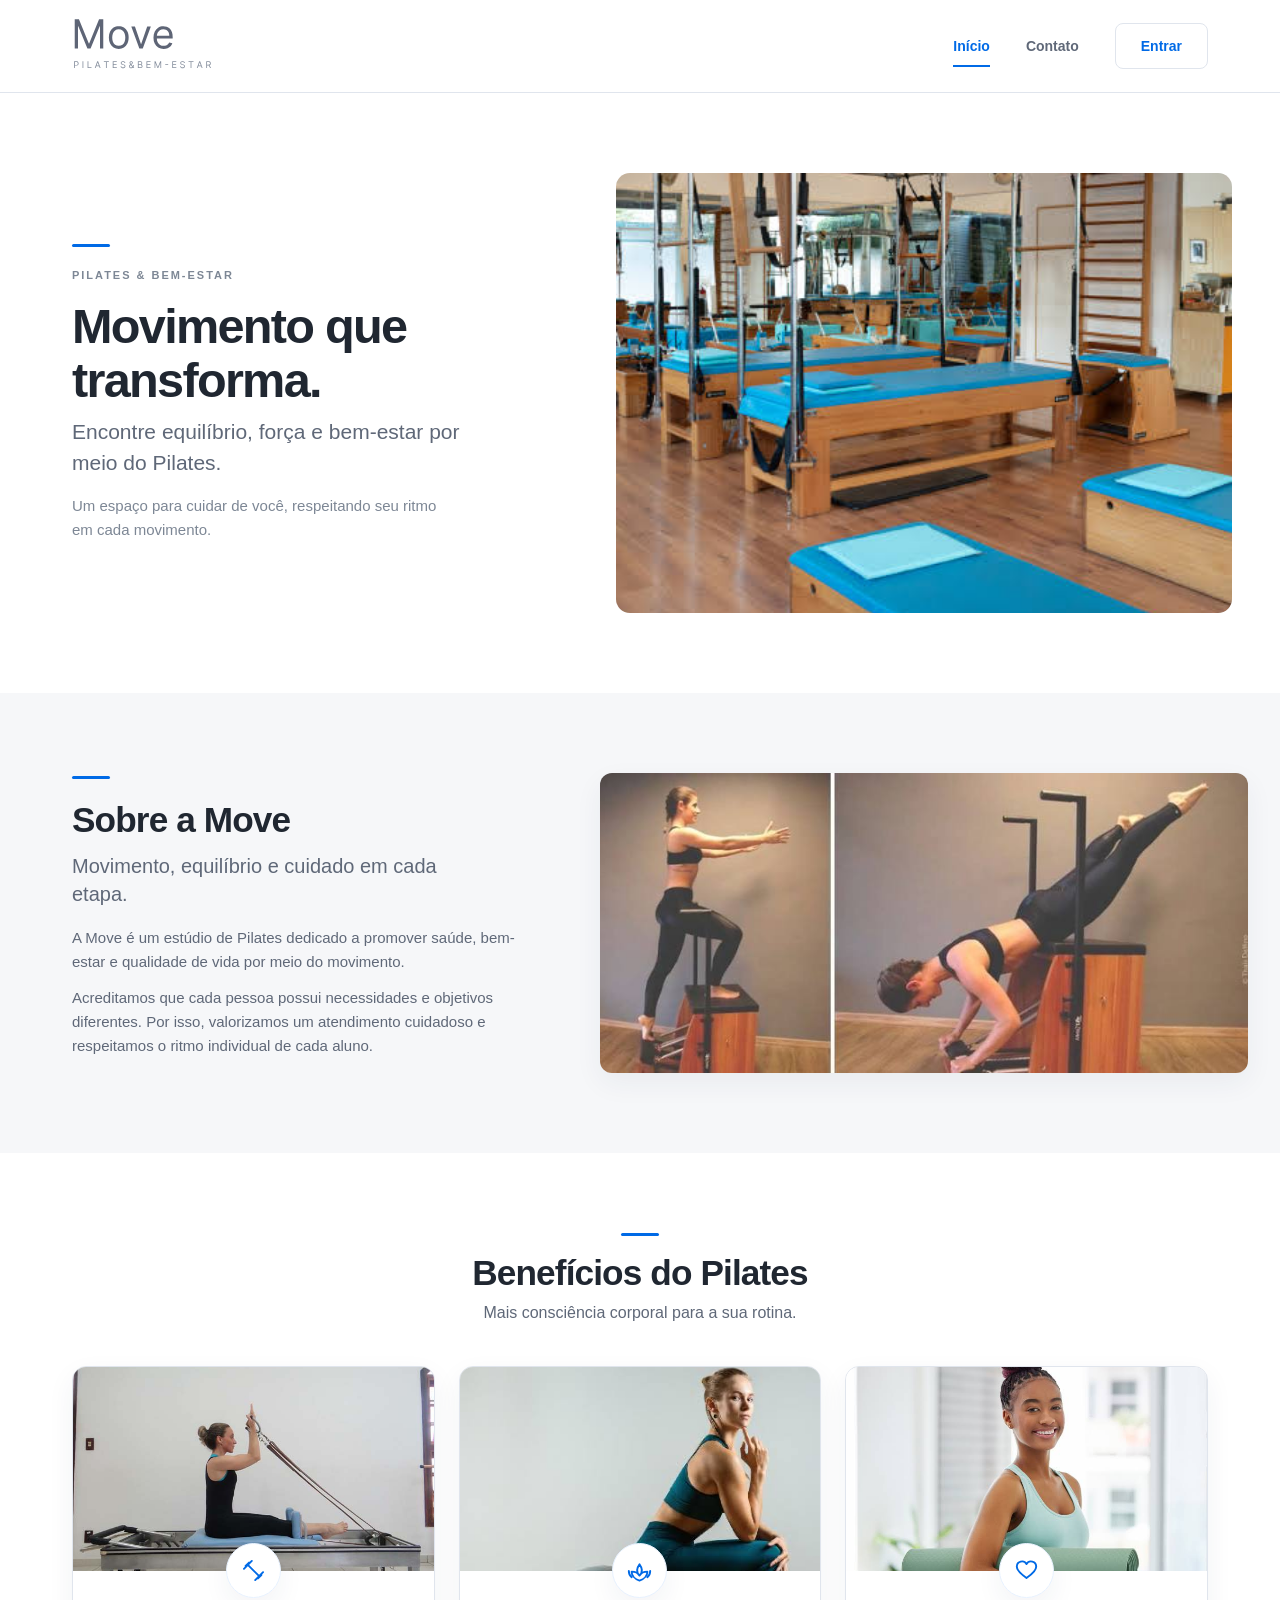
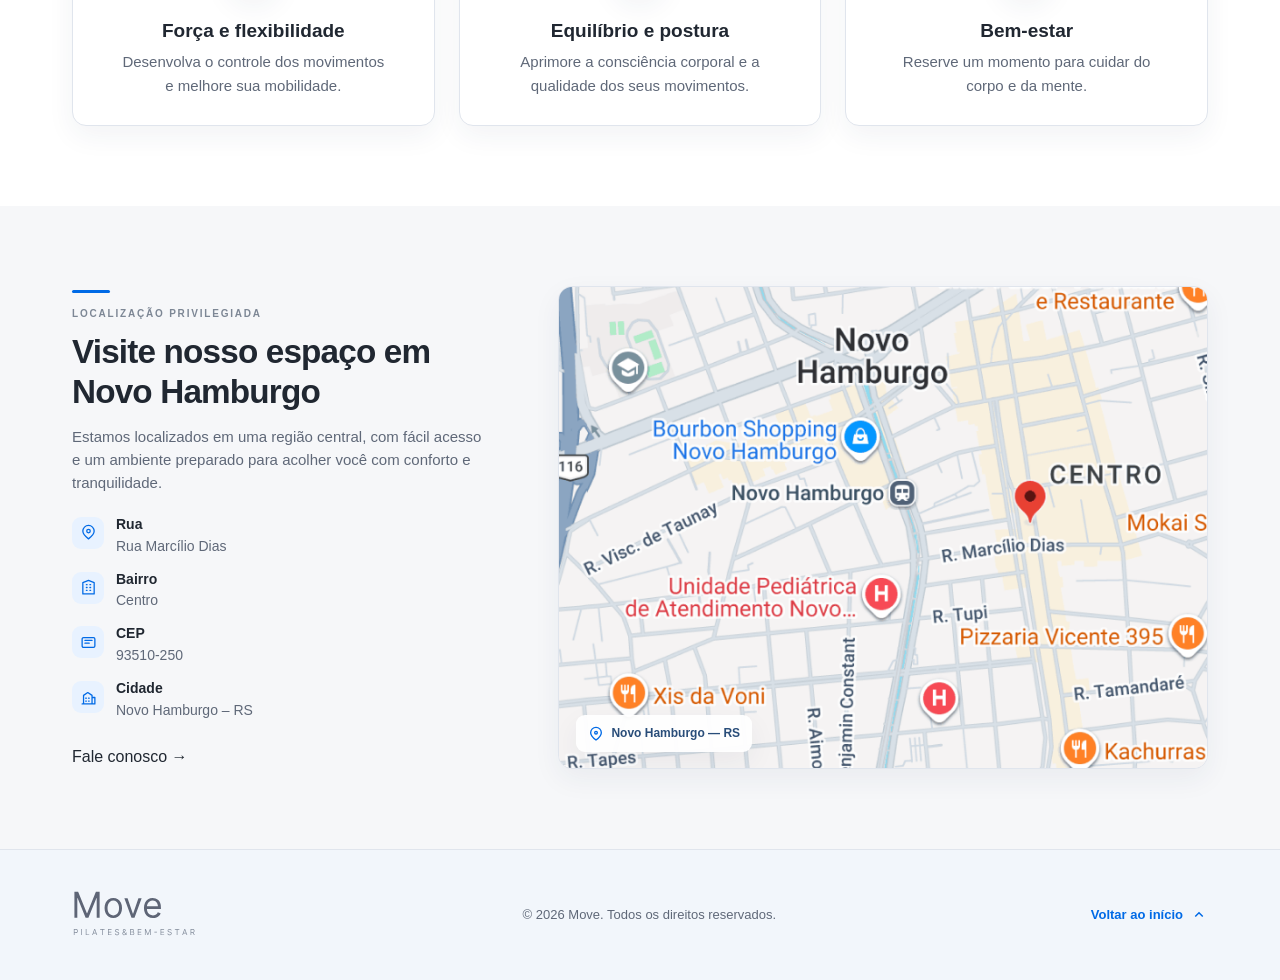
==== index.html @ 9114c9f4 "adiciona estrutura da página pública com estilo" ====
<!doctype html>
<html lang="pt-BR">
  <head>
    <meta charset="UTF-8" />
    <meta name="viewport" content="width=device-width, initial-scale=1.0" />
    <meta
      name="description"
      content="Move – Pilates & Bem-estar. Movimento, equilíbrio e cuidado em cada etapa. Conheça nosso estúdio e benefícios do Pilates em Novo Hamburgo."
    />
    <title>Move | Pilates & Bem-estar</title>
    <link rel="icon" href="assets/imagens/logo-move.svg" type="image/svg+xml" />
    <link rel="stylesheet" href="assets/vendor/bootstrap.min.css" />
    <link rel="stylesheet" href="assets/css/styles.css" />
    <link rel="stylesheet" href="assets/css/page-publica.css" />
    <script defer src="assets/vendor/bootstrap.bundle.min.js"></script>
    <script defer src="script.js"></script>
  </head>
  <body id="inicio" data-page="home">
    <a class="skip-link" href="#conteudo">Conteúdo</a>
    <header class="site-header">
      <div
        class="container header-inner d-flex align-items-center justify-content-between"
      >
        <a
          class="brand"
          href="#inicio"
          aria-label="Move Pilates & Bem-estar — Início"
        >
          <img
            src="assets/imagens/logo-move.svg"
            alt="Move Pilates & Bem-estar"
            width="166"
            height="66"
          />
        </a>
        <button
          class="menu-toggle"
          type="button"
          aria-expanded="false"
          aria-controls="menu-principal"
          aria-label="Abrir menu"
        >
          <svg viewBox="0 0 24 24" aria-hidden="true">
            <path d="M4 7h16M4 12h16M4 17h16" />
          </svg>
        </button>
        <nav class="main-nav" id="menu-principal" aria-label="Menu principal">
          <a class="nav-item active" href="#inicio" aria-current="page"
            >Início</a
          >
          <a class="nav-item" href="contato.html">Contato</a>
          <a class="nav-item nav-login" href="login.html">Entrar</a>
        </nav>
      </div>
    </header>

    <main id="conteudo">
      <section class="hero section" aria-labelledby="titulo-principal">
        <div class="container hero-layout">
          <div class="hero-content">
            <span class="blue-line" aria-hidden="true"></span>
            <p class="eyebrow">Pilates &amp; Bem-estar</p>
            <h1 id="titulo-principal">Movimento que transforma.</h1>
            <p class="hero-lead">
              Encontre equilíbrio, força e bem-estar por meio do Pilates.
            </p>
            <p class="hero-description">
              Um espaço para cuidar de você, respeitando seu ritmo em cada
              movimento.
            </p>
          </div>
          <div class="hero-media">
            <img
              src="assets/imagens/studio.jpg"
              alt="Estúdio de Pilates Move com equipamentos e espaço preparado para as aulas"
              fetchpriority="high"
            />
          </div>
        </div>
      </section>

      <section class="about section" aria-labelledby="titulo-sobre">
        <div class="container about-layout">
          <div class="about-content">
            <span class="blue-line" aria-hidden="true"></span>
            <h2 id="titulo-sobre">Sobre a Move</h2>
            <p class="section-lead">
              Movimento, equilíbrio e cuidado em cada etapa.
            </p>
            <p>
              A Move é um estúdio de Pilates dedicado a promover saúde,
              bem-estar e qualidade de vida por meio do movimento.
            </p>
            <p>
              Acreditamos que cada pessoa possui necessidades e objetivos
              diferentes. Por isso, valorizamos um atendimento cuidadoso e
              respeitamos o ritmo individual de cada aluno.
            </p>
          </div>
          <div class="about-media">
            <img
              src="assets/imagens/about.jpg"
              alt="Praticantes realizando exercícios de Pilates em aparelhos"
              loading="lazy"
            />
          </div>
        </div>
      </section>

      <section class="benefits section" aria-labelledby="titulo-beneficios">
        <div class="container">
          <div class="section-heading text-center">
            <span class="blue-line" aria-hidden="true"></span>
            <h2 id="titulo-beneficios">Benefícios do Pilates</h2>
            <p>Mais consciência corporal para a sua rotina.</p>
          </div>
          <div class="benefits-grid">
            <article class="benefit-card">
              <img
                src="assets/imagens/strength.jpg"
                alt="Exercício de Pilates para força e flexibilidade"
                loading="lazy"
              />
              <div class="benefit-info">
                <div class="icon-circle" aria-hidden="true">
                  <svg viewBox="0 0 24 24">
                    <path
                      d="m6.5 6.5 11 11M5 8l3-3m8 14 3-3M3.5 10.5l7-7m3 17 7-7"
                    />
                  </svg>
                </div>
                <h3>Força e flexibilidade</h3>
                <p>
                  Desenvolva o controle dos movimentos e melhore sua mobilidade.
                </p>
              </div>
            </article>
            <article class="benefit-card">
              <img
                src="assets/imagens/posture.jpg"
                alt="Praticante realizando atividade de equilíbrio com bola de Pilates"
                loading="lazy"
              />
              <div class="benefit-info">
                <div class="icon-circle" aria-hidden="true">
                  <svg viewBox="0 0 24 24">
                    <path
                      d="M12 21c-4.5-1.5-7-5-7-8 3 0 5.4.8 7 3.5 1.6-2.7 4-3.5 7-3.5 0 3-2.5 6.5-7 8ZM12 16.5c-2.5-2.4-3.5-5.3 0-10 3.5 4.7 2.5 7.6 0 10ZM5 18c-1.8-1.4-2.5-3.5-2.5-5.5M19 18c1.8-1.4 2.5-3.5 2.5-5.5"
                    />
                  </svg>
                </div>
                <h3>Equilíbrio e postura</h3>
                <p>
                  Aprimore a consciência corporal e a qualidade dos seus
                  movimentos.
                </p>
              </div>
            </article>
            <article class="benefit-card">
              <img
                src="assets/imagens/wellbeing.jpg"
                alt="Mulher sorrindo após sua prática de Pilates"
                loading="lazy"
              />
              <div class="benefit-info">
                <div class="icon-circle" aria-hidden="true">
                  <svg viewBox="0 0 24 24">
                    <path
                      d="M20.6 8.6c0 4.1-8.6 10-8.6 10S3.4 12.7 3.4 8.6a4.6 4.6 0 0 1 8.6-2.3 4.6 4.6 0 0 1 8.6 2.3Z"
                    />
                  </svg>
                </div>
                <h3>Bem-estar</h3>
                <p>Reserve um momento para cuidar do corpo e da mente.</p>
              </div>
            </article>
          </div>
        </div>
      </section>

      <section
        class="location section"
        id="localizacao"
        aria-labelledby="titulo-localizacao"
      >
        <div class="container location-layout">
          <div class="location-content">
            <span class="blue-line" aria-hidden="true"></span>
            <p class="eyebrow">Localização privilegiada</p>
            <h2 id="titulo-localizacao">
              Visite nosso espaço em Novo Hamburgo
            </h2>
            <p class="location-lead">
              Estamos localizados em uma região central, com fácil acesso e um
              ambiente preparado para acolher você com conforto e tranquilidade.
            </p>
            <div
              class="address-list"
              aria-label="Informações de localização do estúdio"
            >
              <div class="address-row">
                <span class="address-icon" aria-hidden="true">
                  <svg viewBox="0 0 24 24">
                    <path d="M20 10c0 5-8 11-8 11S4 15 4 10a8 8 0 1 1 16 0Z" />
                    <circle cx="12" cy="10" r="2.5" />
                  </svg>
                </span>
                <div><strong>Rua</strong><span>Rua Marcílio Dias</span></div>
              </div>
              <div class="address-row">
                <span class="address-icon" aria-hidden="true">
                  <svg viewBox="0 0 24 24">
                    <path
                      d="M4 21V5l8-3 8 3v16M4 21h16M9 8h1m4 0h1M9 12h1m4 0h1M9 16h1m4 0h1"
                    />
                  </svg>
                </span>
                <div><strong>Bairro</strong><span>Centro</span></div>
              </div>
              <div class="address-row">
                <span class="address-icon" aria-hidden="true">
                  <svg viewBox="0 0 24 24">
                    <rect x="3" y="5" width="18" height="14" rx="2" />
                    <path d="M7 9h10M7 13h6" />
                  </svg>
                </span>
                <div><strong>CEP</strong><span>93510-250</span></div>
              </div>
              <div class="address-row">
                <span class="address-icon" aria-hidden="true">
                  <svg viewBox="0 0 24 24">
                    <path
                      d="M3 21h18M5 21V9l6-4 6 4v12M17 21V12h4v9M8 13h1m3 0h1m-5 4h1m3 0h1"
                    />
                  </svg>
                </span>
                <div>
                  <strong>Cidade</strong><span>Novo Hamburgo – RS</span>
                </div>
              </div>
            </div>
            <a class="btn-main home-contact-btn" href="contato.html"
              >Fale conosco <span aria-hidden="true">→</span></a
            >
          </div>
          <div class="map-panel">
            <img
              src="assets/imagens/mapa-novo-hamburgo.png"
              alt="Mapa ilustrativo do Centro de Novo Hamburgo, próximo à Rua Marcílio Dias"
              loading="lazy"
            />
            <span class="map-tag"
              ><svg viewBox="0 0 24 24" aria-hidden="true">
                <path d="M20 10c0 5-8 11-8 11S4 15 4 10a8 8 0 1 1 16 0Z" />
                <circle cx="12" cy="10" r="2" />
              </svg>
              Novo Hamburgo — RS</span
            >
          </div>
        </div>
      </section>
    </main>

    <footer class="site-footer">
      <div class="container footer-inner">
        <a
          class="footer-brand"
          href="#inicio"
          aria-label="Voltar ao início da Move"
        >
          <img
            src="assets/imagens/logo-move.svg"
            alt="Move Pilates & Bem-estar"
            width="136"
            height="56"
          />
        </a>
        <p>
          © <span id="ano-atual">2026</span> Move. Todos os direitos reservados.
        </p>
        <a class="footer-top" href="#inicio"
          >Voltar ao início
          <svg viewBox="0 0 24 24" aria-hidden="true">
            <path d="m7 14 5-5 5 5" />
          </svg>
        </a>
      </div>
    </footer>
  </body>
</html>
---- assets/css/styles.css ----
:root {
  --blue: #006ae6;
  --blue-secondary: #294d79;
  --blue-hover: #0056bc;
  --blue-subtle: #e8f2ff;
  --ink: #202731;
  --secondary: #5f6878;
  --muted: #7d8795;
  --surface: #ffffff;
  --surface-soft: #f6f7f9;
  --surface-alt: #f2f6fb;
  --border: #e0e5ed;
  --radius: 14px;
  --shadow-soft: 0 10px 28px rgba(38, 57, 80, 0.06);
  --width: 1160px;
  font-family: Inter, "Segoe UI", Arial, Helvetica, sans-serif;
  color: var(--ink);
  background: var(--surface);
}

*,
*::before,
*::after {
  box-sizing: border-box;
}

html {
  scroll-behavior: smooth;
  scroll-padding-top: 95px;
}

body {
  margin: 0;
  min-width: 320px;
  line-height: 1.6;
  background: var(--surface);
  color: var(--ink);
  font-family: var(--font-family-base);
}

img {
  display: block;
  max-width: 100%;
}

button,
a {
  -webkit-tap-highlight-color: transparent;
}

a {
  color: inherit;
  text-decoration: none;
}

a:focus-visible,
button:focus-visible {
  outline: 3px solid var(--blue);
  outline-offset: 4px;
  border-radius: 4px;
}

.container {
  width: min(var(--width), calc(100% - 72px));
  max-width: var(--width);
  margin-inline: auto;
}

.skip-link {
  position: absolute;
  transform: translateY(-160%);
  z-index: 100;
  top: 0;
  left: 20px;
  background: var(--blue);
  padding: 12px 20px;
  color: white;
}

.skip-link:focus {
  transform: translateY(10px);
}

.site-header {
  background: var(--surface);
  border-bottom: 1px solid var(--border);
  z-index: 15;
  position: sticky;
  top: 0;
}

.header-inner {
  min-height: 92px;
  display: flex;
  align-items: center;
  justify-content: space-between;
  gap: 28px;
}

.brand {
  display: inline-flex;
  align-items: center;
  flex: none;
}

.brand img {
  width: 154px;
  height: auto;
}

.main-nav {
  display: flex;
  align-items: center;
  gap: 36px;
}

.nav-item {
  position: relative;
  color: var(--secondary);
  font-size: 14px;
  font-weight: 550;
  padding: 13px 0;
  transition: color 0.2s;
}

.nav-item:hover,
.nav-item.active {
  color: var(--blue);
}

.nav-item.active::after {
  content: "";
  position: absolute;
  bottom: 3px;
  height: 2px;
  background: var(--blue);
  left: 0;
  right: 0;
}

.nav-login {
  border: 1px solid var(--border);
  color: var(--blue);
  border-radius: 8px;
  padding: 11px 25px;
  font-weight: 650;
}

.nav-login:hover {
  background: var(--blue-subtle);
  border-color: var(--blue-hover);
  color: var(--blue-hover);
}

.menu-toggle {
  display: none;
  width: 42px;
  height: 42px;
  border: 1px solid var(--border);
  background: var(--surface);
  color: var(--ink);
  border-radius: 9px;
  cursor: pointer;
}

.menu-toggle svg {
  width: 24px;
  height: 24px;
  fill: none;
  stroke: currentColor;
  stroke-width: 2;
  stroke-linecap: round;
}

.eyebrow {
  color: var(--muted);
  text-transform: uppercase;
  letter-spacing: 0.18em;
  font-weight: 650;
  font-size: 11px;
  margin: 0 0 14px;
}

h1,
h2,
h3,
p {
  margin-top: 0;
}

h1 {
  font-size: clamp(32px, 3.8vw, 52px);
  letter-spacing: -0.035em;
  line-height: 1.12;
  font-weight: 700;
}

h2 {
  font-size: clamp(28px, 2.75vw, 37px);
  line-height: 1.22;
  letter-spacing: -0.025em;
  font-weight: 700;
}

h3 {
  font-size: 19px;
  line-height: 1.25;
  font-weight: 650;
}

p {
  color: var(--secondary);
}

.site-footer {
  background: var(--surface-alt);
  border-top: 1px solid var(--border);
}

.footer-inner {
  min-height: 130px;
  display: flex;
  align-items: center;
  justify-content: space-between;
  gap: 20px;
}

.footer-brand img {
  width: 136px;
  height: auto;
}

.footer-inner p {
  font-size: 13px;
  margin: 0;
  color: var(--secondary);
}

.footer-top {
  font-size: 13px;
  font-weight: 600;
  color: var(--blue);
  display: inline-flex;
  gap: 7px;
  align-items: center;
}

.footer-top svg {
  width: 18px;
  height: 18px;
  fill: none;
  stroke: currentColor;
  stroke-width: 2;
}

@media (max-width: 960px) {
  .container {
    width: min(var(--width), calc(100% - 44px));
  }
}

@media (max-width: 690px) {
  html {
    scroll-padding-top: 75px;
  }

  .container {
    width: min(100% - 36px, 530px);
  }

  .header-inner {
    min-height: 74px;
  }

  .brand img {
    width: 132px;
  }

  .menu-toggle {
    display: grid;
    place-items: center;
  }

  .main-nav {
    position: absolute;
    top: 74px;
    left: 0;
    right: 0;
    background: var(--surface);
    border-bottom: 1px solid var(--border);
    box-shadow: var(--shadow-soft);
    padding: 10px 18px 20px;
    display: none;
    flex-direction: column;
    align-items: stretch;
    gap: 3px;
  }

  .main-nav.open {
    display: flex;
  }

  .nav-item {
    padding: 14px 10px;
  }

  .nav-item.active::after {
    left: 10px;
    right: auto;
    width: 30px;
    bottom: 7px;
  }

  .nav-login {
    text-align: center;
    padding: 12px;
    margin-top: 4px;
  }

  .footer-inner {
    flex-wrap: wrap;
    justify-content: space-between;
    padding-block: 25px;
  }

  .footer-inner p {
    flex-basis: 100%;
    order: 3;
  }
}
---- assets/css/page-publica.css ----
.section {
  padding-block: 80px;
}

.blue-line {
  width: 38px;
  height: 3px;
  border-radius: 999px;
  display: block;
  background: var(--blue);
  margin-bottom: 20px;
}

.hero {
  background: var(--surface);
}

.hero-layout {
  display: grid;
  grid-template-columns: 43% 57%;
  align-items: center;
  gap: 40px;
}

.hero-content {
  align-self: center;
}

.hero h1 {
  max-width: 510px;
}

.dot {
  color: var(--blue);
}

.hero-lead {
  font-size: 21px;
  line-height: 1.48;
  color: var(--secondary);
  max-width: 390px;
}

.hero-description {
  color: var(--muted);
  font-size: 15px;
  max-width: 375px;
  margin-bottom: 0;
}

.hero-media {
  height: 440px;
  overflow: hidden;
  padding: 0 16px;
}

.hero-media img {
  width: 100%;
  height: 100%;
  object-fit: cover;
  border-radius: var(--radius);
}

.about {
  background: var(--surface-soft);
}

.about-layout {
  display: grid;
  grid-template-columns: 43% 57%;
  align-items: center;
  gap: 40px;
}

.about-content {
  padding-right: 20px;
}

.about h2 {
  margin-bottom: 10px;
}

.about .section-lead {
  font-size: 20px;
  line-height: 1.4;
  color: var(--secondary);
  margin-bottom: 18px;
  max-width: 390px;
}

.about p:not(.section-lead) {
  font-size: 15px;
  max-width: 470px;
  margin-bottom: 12px;
}

.about-media {
  border-radius: 12px;
  overflow: hidden;
  box-shadow: var(--shadow-soft);
}

.about-media img {
  width: 100%;
  min-height: 300px;
  max-height: 390px;
  object-fit: cover;
}

.benefits {
  background: var(--surface);
}

.section-heading {
  display: flex;
  align-items: center;
  flex-direction: column;
  text-align: center;
  margin-bottom: 40px;
}

.section-heading .blue-line {
  margin-bottom: 16px;
}

.section-heading h2 {
  margin: 0 0 5px;
}

.section-heading p {
  font-size: 16px;
  margin: 0;
}

.benefits-grid {
  display: grid;
  grid-template-columns: repeat(3, minmax(0, 1fr));
  gap: 24px;
}

.benefit-card {
  border-radius: var(--radius);
  overflow: hidden;
  background: var(--surface);
  border: 1px solid var(--border);
  box-shadow: var(--shadow-soft);
}

.benefit-card > img {
  display: block;
  width: 100%;
  height: 204px;
  object-fit: cover;
  object-position: center;
}

.benefit-card:nth-child(2) > img {
  object-position: center 8%;
}

.benefit-info {
  padding: 0 24px 28px;
  text-align: center;
}

.icon-circle {
  margin: -28px auto 21px;
  position: relative;
  display: flex;
  justify-content: center;
  align-items: center;
  width: 55px;
  height: 55px;
  background: var(--surface);
  color: var(--blue);
  border: 1.5px solid var(--blue-subtle);
  border-radius: 50%;
  box-shadow: var(--shadow-soft);
}

.icon-circle svg {
  width: 27px;
  height: 27px;
  fill: none;
  stroke: currentColor;
  stroke-width: 1.7;
  stroke-linecap: round;
  stroke-linejoin: round;
}

.benefit-info h3 {
  margin-bottom: 8px;
}

.benefit-info p {
  margin: 0 auto;
  max-width: 270px;
  font-size: 15px;
  line-height: 1.55;
}

.location {
  background: var(--surface-soft);
}

.location-layout {
  display: grid;
  grid-template-columns: minmax(0, 40%) minmax(0, 60%);
  gap: 32px;
  align-items: stretch;
}

.location-content {
  padding: 4px 5px 0 0;
  display: flex;
  flex-direction: column;
  align-items: flex-start;
}

.location-content .blue-line {
  margin-bottom: 13px;
}

.location-content .eyebrow {
  font-size: 10px;
  margin-bottom: 10px;
}

.location h2 {
  font-size: clamp(27px, 2.6vw, 34px);
  margin-bottom: 12px;
  max-width: 430px;
}

.location-lead {
  font-size: 15px;
  max-width: 415px;
  margin-bottom: 20px;
  line-height: 1.55;
}

.address-list {
  width: 100%;
  display: grid;
  gap: 14px;
}

.address-row {
  display: flex;
  align-items: flex-start;
  gap: 12px;
}

.address-icon {
  margin-top: 2px;
  width: 32px;
  height: 32px;
  display: grid;
  place-items: center;
  border-radius: 9px;
  background: var(--blue-subtle);
  color: var(--blue);
  flex: none;
}

.address-icon svg {
  width: 17px;
  height: 17px;
  stroke: currentColor;
  stroke-width: 1.8;
  fill: none;
  stroke-linecap: round;
  stroke-linejoin: round;
}

.address-row div {
  display: flex;
  flex-direction: column;
  line-height: 1.35;
}

.address-row strong {
  font-size: 14px;
  color: var(--ink);
  margin-bottom: 3px;
}

.address-row span:last-child {
  font-size: 14px;
  color: var(--secondary);
}

.map-panel {
  position: relative;
  overflow: hidden;
  background: var(--surface-soft);
  min-height: 460px;
  border-radius: var(--radius);
  border: 1px solid var(--border);
  box-shadow: var(--shadow-soft);
}

.map-panel > img {
  width: 100%;
  height: 100%;
  position: absolute;
  inset: 0;
  object-fit: cover;
  object-position: center 48%;
}

.map-tag {
  display: flex;
  gap: 7px;
  align-items: center;
  position: absolute;
  bottom: 16px;
  left: 17px;
  color: var(--blue-secondary);
  background: rgba(255, 255, 255, 0.95);
  padding: 9px 12px;
  border-radius: 9px;
  font-size: 12px;
  font-weight: 600;
  box-shadow: var(--shadow-soft);
}

.map-tag svg {
  width: 16px;
  height: 16px;
  fill: none;
  stroke: var(--blue);
  stroke-width: 2;
}

.home-contact-btn {
  margin-top: 24px;
}

@media (max-width: 960px) {
  .hero-layout,
  .about-layout,
  .location-layout {
    grid-template-columns: minmax(0, 43%) minmax(0, 57%);
  }

  .map-panel {
    min-height: 480px;
  }

  .benefits-grid {
    gap: 14px;
  }

  .benefit-info {
    padding-inline: 13px;
  }
}

@media (max-width: 690px) {
  .hero-layout,
  .about-layout,
  .location-layout {
    grid-template-columns: 1fr;
  }

  .hero h1 {
    max-width: 480px;
  }

  .hero-lead {
    font-size: 18px;
  }

  .hero-media {
    margin-inline: -18px;
    height: 320px;
  }

  .about-content {
    padding-right: 0;
  }

  .about-media img {
    min-height: 190px;
  }

  .benefits-grid {
    grid-template-columns: 1fr;
    max-width: 410px;
    margin-inline: auto;
    gap: 24px;
  }

  .benefit-card > img {
    height: 210px;
  }

  .benefit-info {
    padding-bottom: 19px;
  }

  .map-panel {
    min-height: 345px;
  }
}
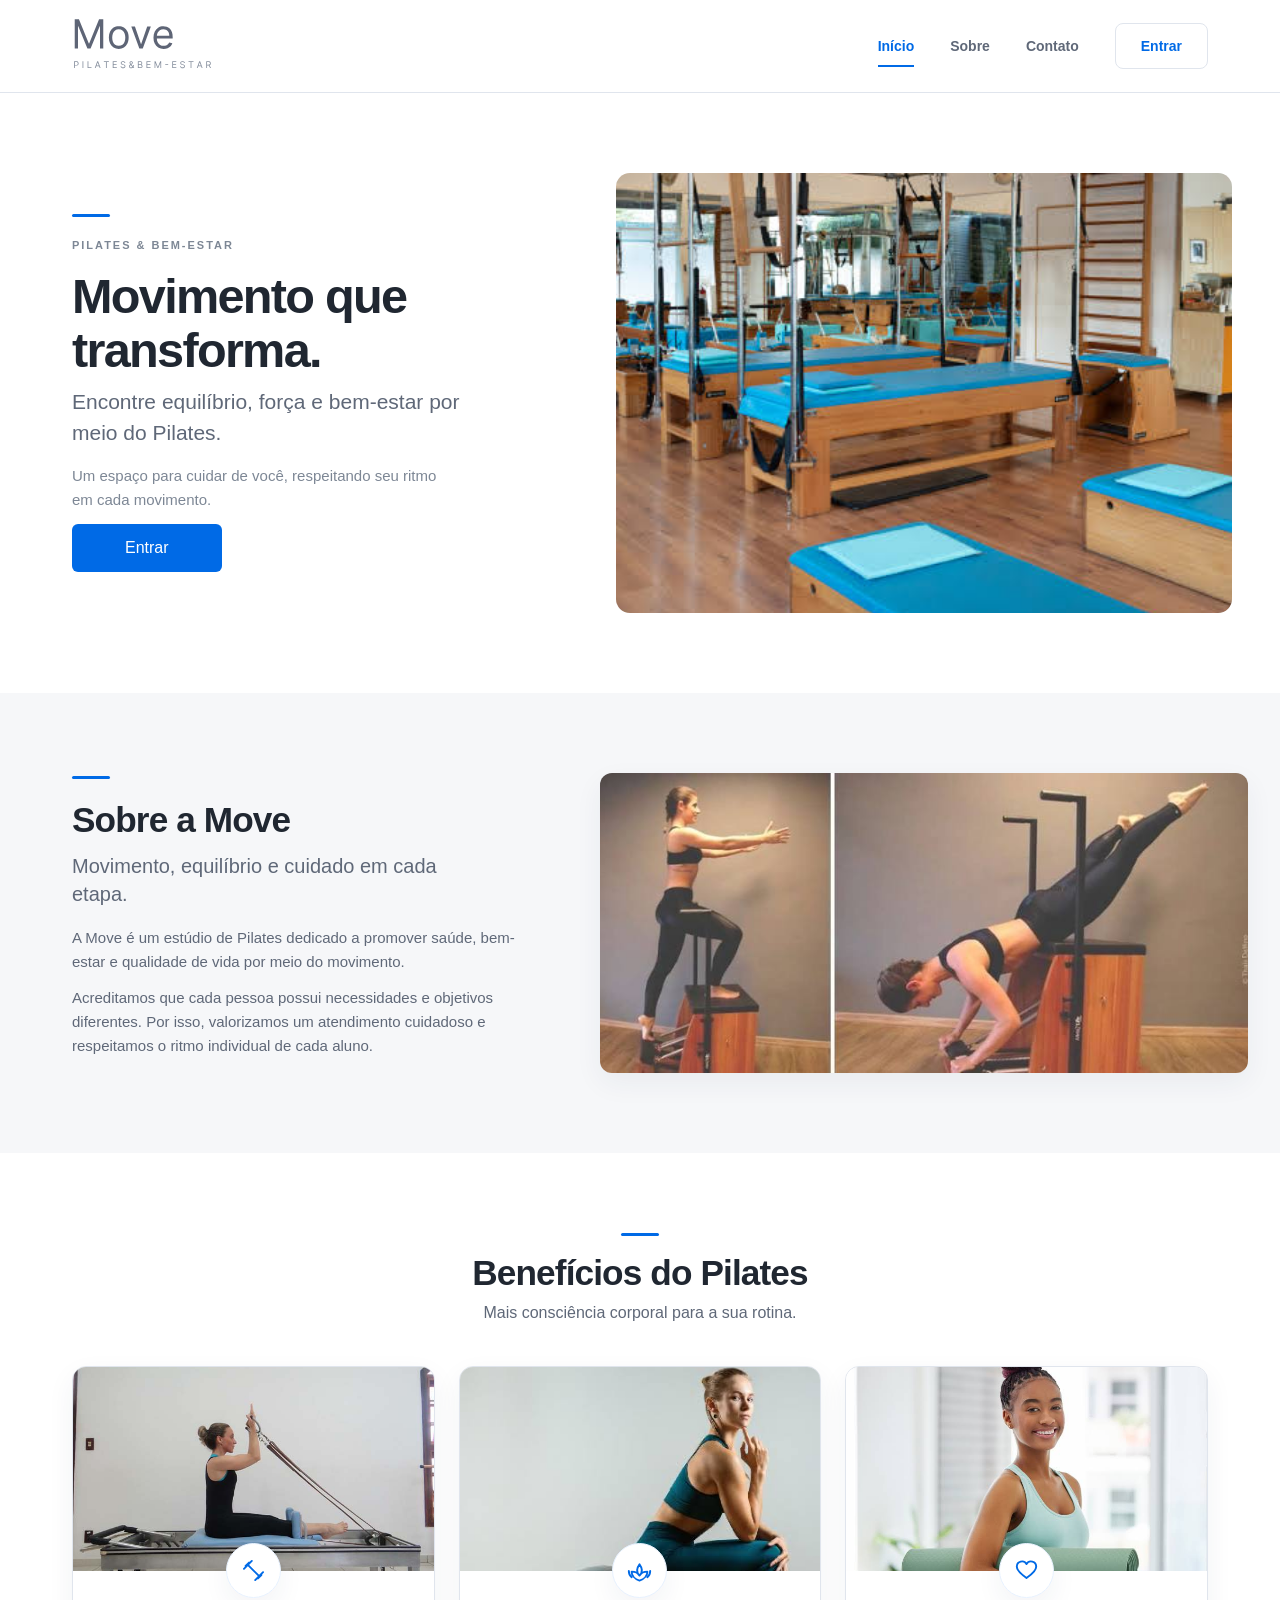
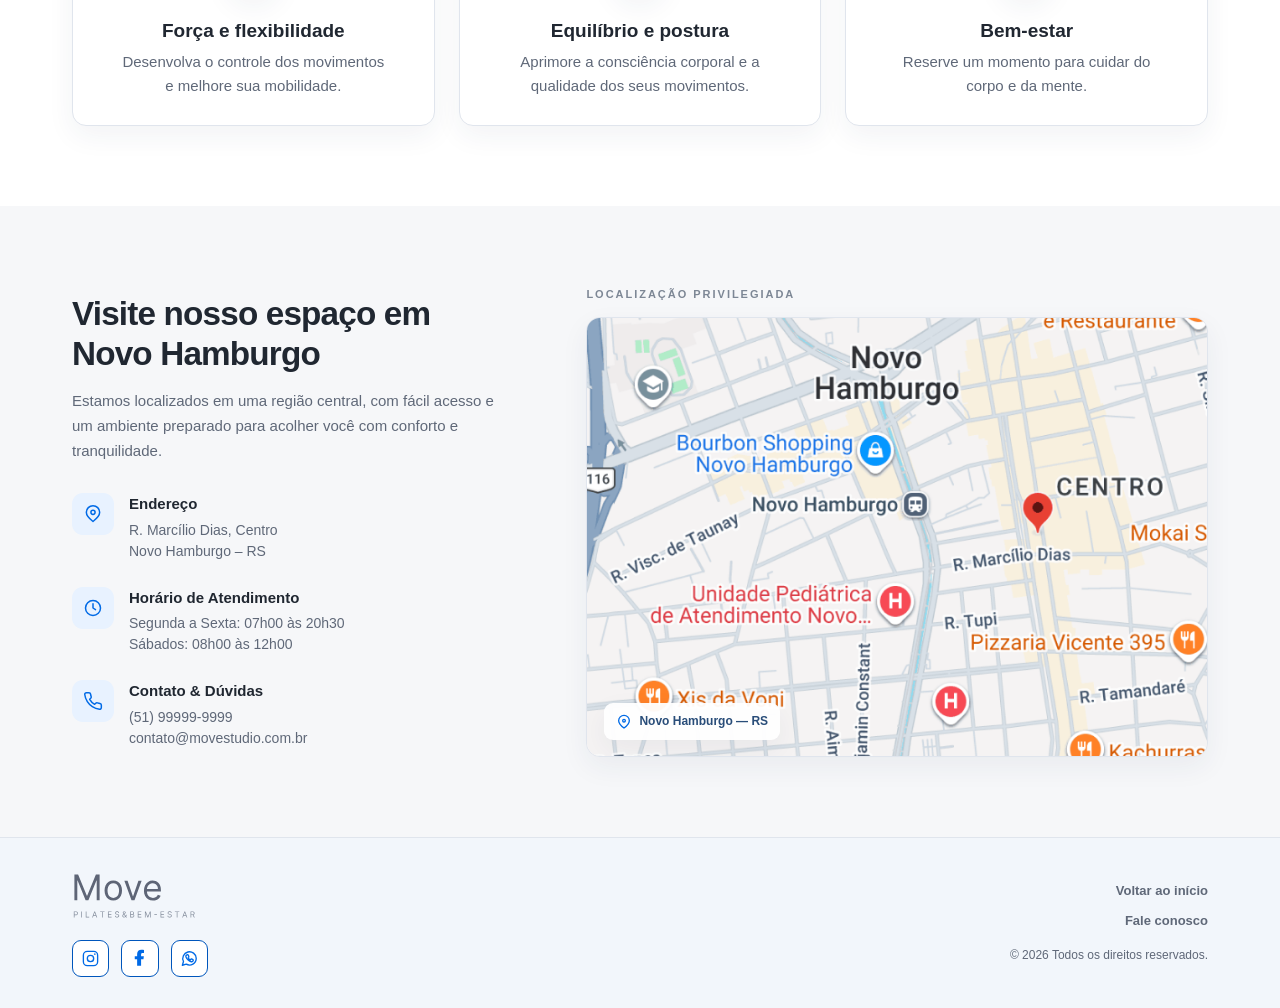
==== commit 83151870: "feat: aprimora navegação e layout da página pública" ====
--- a/index.html
+++ b/index.html
@@ -48,6 +48,7 @@
           <a class="nav-item active" href="#inicio" aria-current="page"
             >Início</a
           >
+          <a class="nav-item" href="#about">Sobre</a>
           <a class="nav-item" href="contato.html">Contato</a>
           <a class="nav-item nav-login" href="login.html">Entrar</a>
         </nav>
@@ -68,6 +69,7 @@
               Um espaço para cuidar de você, respeitando seu ritmo em cada
               movimento.
             </p>
+            <a class="btn hero-login-btn" href="login.html"> Entrar </a>
           </div>
           <div class="hero-media">
             <img
@@ -79,7 +81,7 @@
         </div>
       </section>
 
-      <section class="about section" aria-labelledby="titulo-sobre">
+      <section class="about section" id="about" aria-labelledby="titulo-sobre">
         <div class="container about-layout">
           <div class="about-content">
             <span class="blue-line" aria-hidden="true"></span>
@@ -185,19 +187,16 @@
       >
         <div class="container location-layout">
           <div class="location-content">
-            <span class="blue-line" aria-hidden="true"></span>
-            <p class="eyebrow">Localização privilegiada</p>
             <h2 id="titulo-localizacao">
               Visite nosso espaço em Novo Hamburgo
             </h2>
+
             <p class="location-lead">
               Estamos localizados em uma região central, com fácil acesso e um
               ambiente preparado para acolher você com conforto e tranquilidade.
             </p>
-            <div
-              class="address-list"
-              aria-label="Informações de localização do estúdio"
-            >
+
+            <div class="address-list">
               <div class="address-row">
                 <span class="address-icon" aria-hidden="true">
                   <svg viewBox="0 0 24 24">
@@ -205,57 +204,73 @@
                     <circle cx="12" cy="10" r="2.5" />
                   </svg>
                 </span>
-                <div><strong>Rua</strong><span>Rua Marcílio Dias</span></div>
-              </div>
+                <div>
+                  <strong>Endereço</strong>
+                  <span>R. Marcílio Dias, Centro</span>
+                  <span>Novo Hamburgo – RS</span>
+                </div>
+              </div>
+
               <div class="address-row">
                 <span class="address-icon" aria-hidden="true">
                   <svg viewBox="0 0 24 24">
-                    <path
-                      d="M4 21V5l8-3 8 3v16M4 21h16M9 8h1m4 0h1M9 12h1m4 0h1M9 16h1m4 0h1"
-                    />
+                    <circle cx="12" cy="12" r="9" />
+                    <path d="M12 7v5l3 2" />
                   </svg>
                 </span>
-                <div><strong>Bairro</strong><span>Centro</span></div>
-              </div>
+                <div>
+                  <strong>Horário de Atendimento</strong>
+                  <span>Segunda a Sexta: 07h00 às 20h30</span>
+                  <span>Sábados: 08h00 às 12h00</span>
+                </div>
+              </div>
+
               <div class="address-row">
                 <span class="address-icon" aria-hidden="true">
                   <svg viewBox="0 0 24 24">
-                    <rect x="3" y="5" width="18" height="14" rx="2" />
-                    <path d="M7 9h10M7 13h6" />
-                  </svg>
-                </span>
-                <div><strong>CEP</strong><span>93510-250</span></div>
-              </div>
-              <div class="address-row">
-                <span class="address-icon" aria-hidden="true">
-                  <svg viewBox="0 0 24 24">
                     <path
-                      d="M3 21h18M5 21V9l6-4 6 4v12M17 21V12h4v9M8 13h1m3 0h1m-5 4h1m3 0h1"
+                      d="M22 16.9v3a2 2 0 0 1-2.2 2
+                19.8 19.8 0 0 1-8.6-3.1
+                19.4 19.4 0 0 1-6-6
+                19.8 19.8 0 0 1-3.1-8.6
+                A2 2 0 0 1 4.1 2h3
+                a2 2 0 0 1 2 1.7
+                c.1 1 .4 2 .7 2.9
+                a2 2 0 0 1-.5 2.1L8 10
+                a16 16 0 0 0 6 6l1.3-1.3
+                a2 2 0 0 1 2.1-.5
+                c.9.3 1.9.6 2.9.7
+                a2 2 0 0 1 1.7 2Z"
                     />
                   </svg>
                 </span>
                 <div>
-                  <strong>Cidade</strong><span>Novo Hamburgo – RS</span>
+                  <strong>Contato &amp; Dúvidas</strong>
+                  <span>(51) 99999-9999</span>
+                  <span>contato@movestudio.com.br</span>
                 </div>
               </div>
             </div>
-            <a class="btn-main home-contact-btn" href="contato.html"
-              >Fale conosco <span aria-hidden="true">→</span></a
-            >
-          </div>
-          <div class="map-panel">
-            <img
-              src="assets/imagens/mapa-novo-hamburgo.png"
-              alt="Mapa ilustrativo do Centro de Novo Hamburgo, próximo à Rua Marcílio Dias"
-              loading="lazy"
-            />
-            <span class="map-tag"
-              ><svg viewBox="0 0 24 24" aria-hidden="true">
-                <path d="M20 10c0 5-8 11-8 11S4 15 4 10a8 8 0 1 1 16 0Z" />
-                <circle cx="12" cy="10" r="2" />
-              </svg>
-              Novo Hamburgo — RS</span
-            >
+          </div>
+
+          <div class="location-map">
+            <p class="eyebrow">LOCALIZAÇÃO PRIVILEGIADA</p>
+
+            <div class="map-panel">
+              <img
+                src="assets/imagens/mapa-novo-hamburgo.png"
+                alt="Mapa ilustrativo do Centro de Novo Hamburgo, próximo à Rua Marcílio Dias"
+                loading="lazy"
+              />
+
+              <span class="map-tag">
+                <svg viewBox="0 0 24 24" aria-hidden="true">
+                  <path d="M20 10c0 5-8 11-8 11S4 15 4 10a8 8 0 1 1 16 0Z" />
+                  <circle cx="12" cy="10" r="2" />
+                </svg>
+                Novo Hamburgo — RS
+              </span>
+            </div>
           </div>
         </div>
       </section>
@@ -263,27 +278,75 @@
 
     <footer class="site-footer">
       <div class="container footer-inner">
-        <a
-          class="footer-brand"
-          href="#inicio"
-          aria-label="Voltar ao início da Move"
-        >
-          <img
-            src="assets/imagens/logo-move.svg"
-            alt="Move Pilates & Bem-estar"
-            width="136"
-            height="56"
-          />
-        </a>
-        <p>
-          © <span id="ano-atual">2026</span> Move. Todos os direitos reservados.
-        </p>
-        <a class="footer-top" href="#inicio"
-          >Voltar ao início
-          <svg viewBox="0 0 24 24" aria-hidden="true">
-            <path d="m7 14 5-5 5 5" />
-          </svg>
-        </a>
+        <div class="footer-brand-area">
+          <a
+            class="footer-brand"
+            href="#inicio"
+            aria-label="Voltar ao início da Move"
+          >
+            <img
+              src="assets/imagens/logo-move.svg"
+              alt="Move Pilates & Bem-estar"
+              width="136"
+              height="56"
+            />
+          </a>
+
+          <nav class="footer-social" aria-label="Redes sociais">
+            <a
+              href="https://www.instagram.com/"
+              target="_blank"
+              rel="noopener noreferrer"
+              aria-label="Instagram da Move"
+            >
+              <svg viewBox="0 0 24 24" aria-hidden="true">
+                <rect x="3" y="3" width="18" height="18" rx="5" />
+                <circle cx="12" cy="12" r="4" />
+                <circle class="social-dot" cx="17.5" cy="6.5" r="1" />
+              </svg>
+            </a>
+
+            <a
+              href="https://www.facebook.com/"
+              target="_blank"
+              rel="noopener noreferrer"
+              aria-label="Facebook da Move"
+            >
+              <svg viewBox="0 0 24 24" aria-hidden="true">
+                <path
+                  d="M14 21v-8h3l.5-4H14V7c0-1.2.4-2 2-2h1.7V1.4C17 1.2 15.8 1 14.4 1 11.2 1 9 2.9 9 6.4V9H6v4h3v8h5Z"
+                />
+              </svg>
+            </a>
+
+            <a
+              href="https://wa.me/"
+              target="_blank"
+              rel="noopener noreferrer"
+              aria-label="WhatsApp da Move"
+            >
+              <svg viewBox="0 0 24 24" aria-hidden="true">
+                <path
+                  d="M20.5 11.7a8.5 8.5 0 0 1-12.6 7.5L3 20.5l1.4-4.7a8.5 8.5 0 1 1 16.1-4.1Z"
+                />
+                <path
+                  d="M8.5 7.8c.3-.6.6-.6.9-.6h.5c.2 0 .4.1.5.4l.8 1.9c.1.2.1.4-.1.6l-.6.7c-.2.2-.2.4-.1.6.5.9 1.3 1.7 2.2 2.2.2.1.4.1.6-.1l.8-.9c.2-.2.4-.2.6-.1l1.8.9c.3.1.4.3.4.5 0 .4-.2 1.2-.7 1.6-.5.5-1.2.7-1.9.6-1.1-.2-2.5-.9-3.9-2.2-1.5-1.3-2.5-2.9-2.8-4-.3-.9 0-1.7.4-2.1Z"
+                />
+              </svg>
+            </a>
+          </nav>
+        </div>
+
+        <div class="footer-info">
+          <nav class="footer-links" aria-label="Links do rodapé">
+            <a href="#inicio">Voltar ao início</a>
+            <a href="contato.html">Fale conosco</a>
+          </nav>
+
+          <p>
+            © <span id="ano-atual">2026</span> Todos os direitos reservados.
+          </p>
+        </div>
       </div>
     </footer>
   </body>
--- a/assets/css/styles.css
+++ b/assets/css/styles.css
@@ -12,6 +12,14 @@
   --border: #e0e5ed;
   --radius: 14px;
   --shadow-soft: 0 10px 28px rgba(38, 57, 80, 0.06);
+  --outline: 3px solid rgba(0, 106, 230, 0.13);
+  --outline: 3px solid rgba(0, 106, 230, 0.13);
+  --width: 1160px;
+  --color-danger: #a31f33;
+  --bg-danger: #fff0f2;
+  --border-danger: #f1bcc4;
+  --bg-success: #e8f5f0;
+  --success: #238861;
   --width: 1160px;
   font-family: Inter, "Segoe UI", Arial, Helvetica, sans-serif;
   color: var(--ink);
@@ -218,39 +226,102 @@
 }
 
 .footer-inner {
-  min-height: 130px;
+  min-height: 170px;
+  display: grid;
+  grid-template-columns: 1fr auto;
+  align-items: center;
+  gap: 30px;
+  padding-block: 28px;
+}
+
+.footer-brand-area {
   display: flex;
-  align-items: center;
-  justify-content: space-between;
-  gap: 20px;
-}
-
-.footer-brand img {
+  flex-direction: column;
+  align-items: flex-start;
+  gap: 14px;
+}
+
+.footer-social {
   width: 136px;
-  height: auto;
-}
-
-.footer-inner p {
+  display: grid;
+  grid-template-columns: repeat(3, 1fr);
+  gap: 12px;
+}
+
+.footer-social a {
+  width: 100%;
+  aspect-ratio: 1;
+  display: grid;
+  place-items: center;
+  color: var(--blue);
+  background: var(--surface);
+  border: 1px solid var(--blue-hover);
+  border-radius: 9px;
+  transition:
+    color 0.2s ease,
+    background 0.2s ease,
+    border-color 0.2s ease,
+    transform 0.2s ease;
+}
+
+.footer-social a:hover {
+  color: var(--blue);
+  background: var(--blue-subtle);
+  border-color: var(--blue);
+  transform: translateY(-2px);
+}
+
+.footer-social svg {
+  width: 19px;
+  height: 19px;
+  fill: none;
+  stroke: currentColor;
+  stroke-width: 1.7;
+  stroke-linecap: round;
+  stroke-linejoin: round;
+}
+
+.footer-social a:nth-child(2) svg {
+  fill: currentColor;
+  stroke: none;
+}
+
+.footer-social .social-dot {
+  fill: currentColor;
+  stroke: none;
+}
+
+.footer-info {
+  display: flex;
+  flex-direction: column;
+  align-items: flex-end;
+  gap: 14px;
+}
+
+.footer-links {
+  display: flex;
+  flex-direction: column;
+  align-items: flex-end;
+  gap: 9px;
+}
+
+.footer-links a {
+  color: var(--secondary);
   font-size: 13px;
+  font-weight: 550;
+  transition: color 0.2s ease;
+}
+
+.footer-links a:hover {
+  color: var(--blue);
+}
+
+.footer-info p {
+  max-width: 100%;
   margin: 0;
   color: var(--secondary);
-}
-
-.footer-top {
-  font-size: 13px;
-  font-weight: 600;
-  color: var(--blue);
-  display: inline-flex;
-  gap: 7px;
-  align-items: center;
-}
-
-.footer-top svg {
-  width: 18px;
-  height: 18px;
-  fill: none;
-  stroke: currentColor;
-  stroke-width: 2;
+  font-size: 12px;
+  text-align: right;
 }
 
 @media (max-width: 960px) {
@@ -318,13 +389,29 @@
   }
 
   .footer-inner {
-    flex-wrap: wrap;
-    justify-content: space-between;
-    padding-block: 25px;
-  }
-
-  .footer-inner p {
-    flex-basis: 100%;
-    order: 3;
-  }
-}
+    grid-template-columns: 1fr 1fr;
+    gap: 24px 12px;
+    padding-block: 28px;
+  }
+
+  .footer-brand img {
+    width: 125px;
+  }
+
+  .footer-social {
+    width: 125px;
+    gap: 9px;
+  }
+
+  .footer-info {
+    align-items: flex-end;
+  }
+
+  .footer-links {
+    align-items: flex-end;
+  }
+
+  .footer-info p {
+    font-size: 11px;
+  }
+}
--- a/assets/css/page-publica.css
+++ b/assets/css/page-publica.css
@@ -26,6 +26,19 @@
   align-self: center;
 }
 
+.hero-login-btn {
+  padding: 11px 52px;
+  text-align: center;
+  font-size: 16px;
+  background-color: var(--blue);
+  color: white;
+}
+
+.hero-login-btn:hover {
+  color: white;
+  background-color: var(--blue-hover);
+}
+
 .hero h1 {
   max-width: 510px;
 }
@@ -46,6 +59,11 @@
   font-size: 15px;
   max-width: 375px;
   margin-bottom: 0;
+}
+
+.hero-login-btn {
+  margin-top: 12px;
+  width: fit-content;
 }
 
 .hero-media {
@@ -205,67 +223,59 @@
 
 .location-layout {
   display: grid;
-  grid-template-columns: minmax(0, 40%) minmax(0, 60%);
-  gap: 32px;
-  align-items: stretch;
+  grid-template-columns: minmax(0, 0.85fr) minmax(0, 1.15fr);
+  gap: 55px;
+  align-items: center;
 }
 
 .location-content {
-  padding: 4px 5px 0 0;
   display: flex;
   flex-direction: column;
   align-items: flex-start;
 }
 
-.location-content .blue-line {
-  margin-bottom: 13px;
-}
-
-.location-content .eyebrow {
-  font-size: 10px;
-  margin-bottom: 10px;
-}
-
 .location h2 {
-  font-size: clamp(27px, 2.6vw, 34px);
-  margin-bottom: 12px;
+  font-size: clamp(27px, 2.6vw, 36px);
+  line-height: 1.2;
+  margin-bottom: 15px;
   max-width: 430px;
 }
 
 .location-lead {
   font-size: 15px;
-  max-width: 415px;
-  margin-bottom: 20px;
-  line-height: 1.55;
+  max-width: 440px;
+  margin-bottom: 30px;
+  line-height: 1.65;
+  color: var(--secondary);
 }
 
 .address-list {
   width: 100%;
-  display: grid;
-  gap: 14px;
+  display: flex;
+  flex-direction: column;
+  gap: 25px;
 }
 
 .address-row {
   display: flex;
   align-items: flex-start;
-  gap: 12px;
+  gap: 15px;
 }
 
 .address-icon {
-  margin-top: 2px;
-  width: 32px;
-  height: 32px;
+  width: 42px;
+  height: 42px;
   display: grid;
   place-items: center;
-  border-radius: 9px;
+  border-radius: 11px;
   background: var(--blue-subtle);
   color: var(--blue);
   flex: none;
 }
 
 .address-icon svg {
-  width: 17px;
-  height: 17px;
+  width: 20px;
+  height: 20px;
   stroke: currentColor;
   stroke-width: 1.8;
   fill: none;
@@ -276,25 +286,38 @@
 .address-row div {
   display: flex;
   flex-direction: column;
-  line-height: 1.35;
+  line-height: 1.5;
 }
 
 .address-row strong {
-  font-size: 14px;
+  font-size: 15px;
   color: var(--ink);
-  margin-bottom: 3px;
-}
-
-.address-row span:last-child {
+  margin-bottom: 4px;
+}
+
+.address-row div span {
   font-size: 14px;
   color: var(--secondary);
+}
+
+.location-map {
+  width: 100%;
+}
+
+.location-map h3 {
+  font-size: 13px;
+  font-weight: 700;
+  letter-spacing: 1.5px;
+  color: var(--blue-secondary);
+  margin-bottom: 18px;
+  text-transform: uppercase;
 }
 
 .map-panel {
   position: relative;
   overflow: hidden;
   background: var(--surface-soft);
-  min-height: 460px;
+  min-height: 440px;
   border-radius: var(--radius);
   border: 1px solid var(--border);
   box-shadow: var(--shadow-soft);
@@ -333,10 +356,6 @@
   stroke-width: 2;
 }
 
-.home-contact-btn {
-  margin-top: 24px;
-}
-
 @media (max-width: 960px) {
   .hero-layout,
   .about-layout,
@@ -400,7 +419,23 @@
     padding-bottom: 19px;
   }
 
+  .location-layout {
+    gap: 30px;
+  }
+
+  .location h2 {
+    font-size: 27px;
+  }
+
+  .location-lead {
+    font-size: 14px;
+  }
+
+  .address-list {
+    gap: 22px;
+  }
+
   .map-panel {
-    min-height: 345px;
-  }
-}
+    min-height: 300px;
+  }
+}
